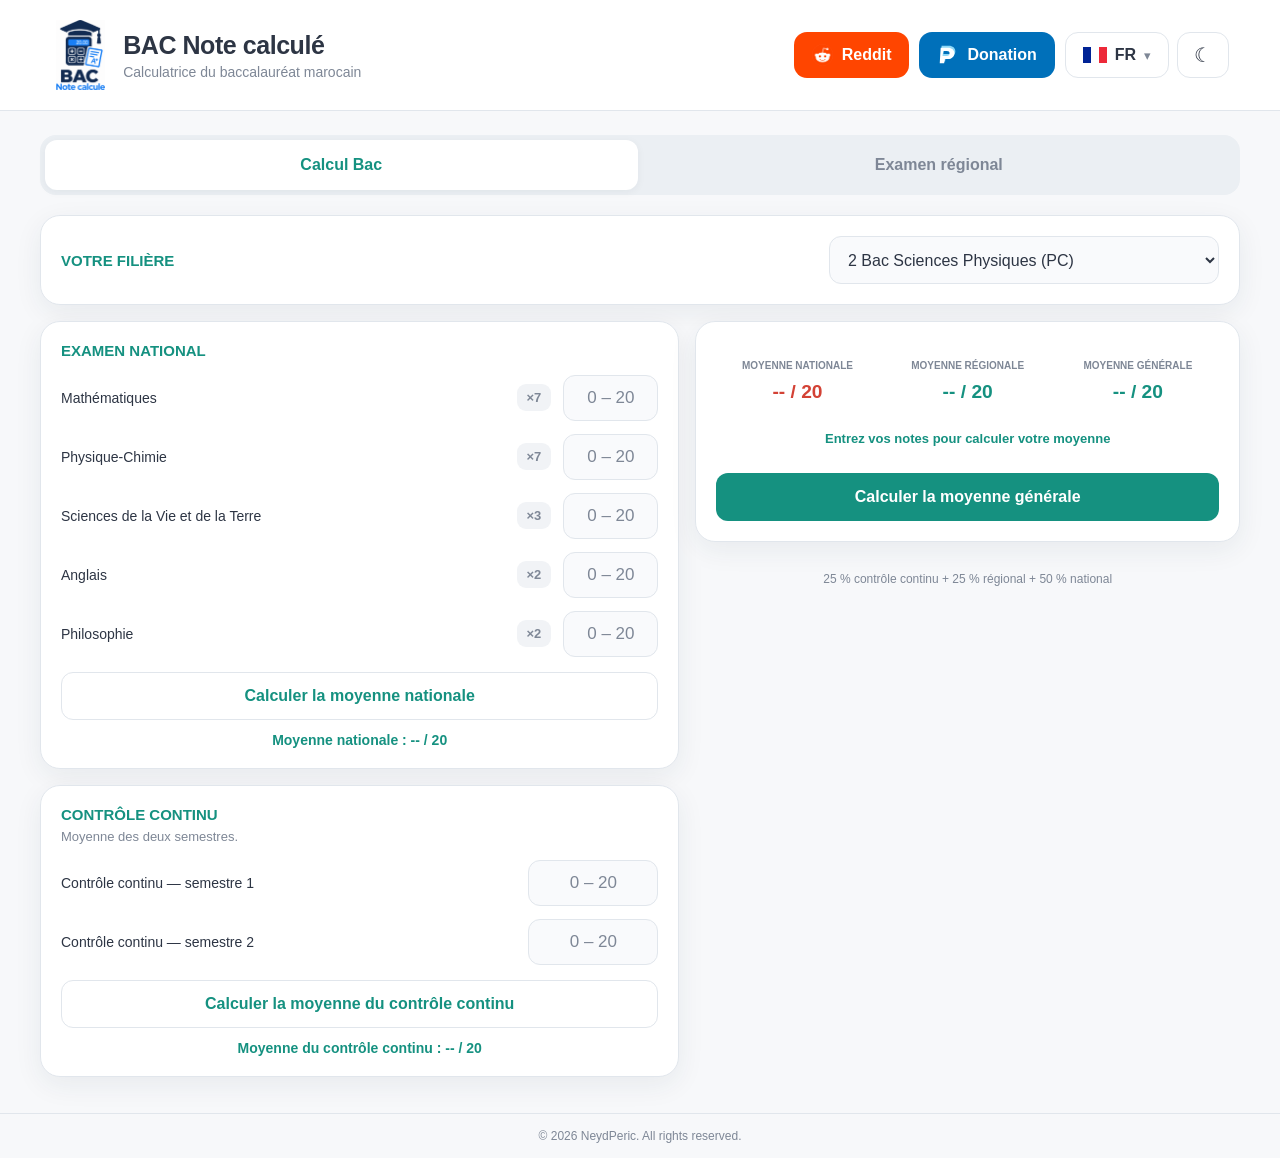
==== website/index.html @ fe043e3b "Add application projects and workflows" ====
<!doctype html>
<html lang="fr">
<head>
  <meta charset="utf-8">
  <meta name="viewport" content="width=device-width, initial-scale=1">
  <meta name="theme-color" content="#f7f8fa">
  <meta name="description" content="Calculez vos moyennes du baccalauréat marocain, en français ou en arabe.">
  <title>BAC Note calculé — Calculatrice du baccalauréat marocain</title>
  <link rel="icon" type="image/png" href="assets/bac_logo.png">
  <link rel="stylesheet" href="styles.css">
  <script src="app.js" defer></script>
</head>
<body>
  <div class="app-shell">
    <header class="topbar">
      <a class="brand" href="./" aria-label="BAC Note calculé — accueil">
        <img class="brand-logo" src="assets/bac_logo.png" alt="">
        <span class="brand-copy">
          <span class="brand-title" data-i18n="title">BAC Note calculé</span>
          <span class="brand-subtitle" data-i18n="subtitle">Calculatrice du baccalauréat marocain</span>
        </span>
      </a>
      <div class="brand-actions">
        <a class="social-button reddit-button" href="https://www.reddit.com/r/BAcalculeNote/" target="_blank" rel="noopener noreferrer">
          <img src="assets/reddit_icon.png" alt="">
          <span>Reddit</span>
        </a>
        <a class="social-button paypal-button" href="https://www.paypal.com/paypalme/xyounes9" target="_blank" rel="noopener noreferrer">
          <svg class="paypal-mark" viewBox="0 0 24 24" aria-hidden="true">
            <path d="M5 2h8c4.2 0 7 2.6 7 6s-2.8 6.4-7 6.4H9.5L8.8 19H4L5 2Zm2.8 3.5L7 11h4.7c2 0 3.1-1 3.1-2.8s-1.1-2.7-3-2.7H7.8Z" fill="#8ed8f7"/>
            <path d="M5 2h8c4.2 0 7 2.6 7 6s-2.8 6.4-7 6.4H9.5L8.8 19H4L5 2Zm2.8 3.5L7 11h4.7c2 0 3.1-1 3.1-2.8s-1.1-2.7-3-2.7H7.8Z" fill="#fff" transform="translate(-1 2)"/>
          </svg>
          <span data-i18n="donation">Donation</span>
        </a>
        <div class="header-controls">
          <div class="language-wrap">
            <button class="language-button" id="language-button" type="button" aria-haspopup="true" aria-expanded="false">
              <span class="flag" id="current-flag" aria-hidden="true"></span>
              <span id="current-language">FR</span>
              <span class="chevron" aria-hidden="true">▾</span>
            </button>
            <div class="language-menu" id="language-menu" role="menu" hidden>
              <button type="button" role="menuitemradio" data-language="fr" aria-checked="true">
                <span class="flag" data-flag="fr" aria-hidden="true"></span><span>Français</span>
              </button>
              <button type="button" role="menuitemradio" data-language="ar" aria-checked="false">
                <span class="flag" data-flag="ar" aria-hidden="true"></span><span lang="ar">العربية</span>
              </button>
            </div>
          </div>
          <button class="theme-button" id="theme-button" type="button" aria-label="Passer au thème sombre">
            <span id="theme-icon" aria-hidden="true">☾</span>
          </button>
        </div>
      </div>
    </header>

    <main class="main-content">
      <nav class="page-tabs" aria-label="Calculatrice">
        <button class="page-tab is-active" id="national-tab" type="button" aria-selected="true" data-i18n="nationalTab">Calcul Bac</button>
        <button class="page-tab" id="regional-tab" type="button" aria-selected="false" data-i18n="regionalTab">Examen régional</button>
      </nav>

      <section class="calculator-page" id="national-page" aria-labelledby="national-tab">
        <section class="card track-card">
          <label class="section-title" for="track-select" data-i18n="track">VOTRE FILIÈRE</label>
          <select id="track-select"></select>
        </section>

        <div class="national-layout">
          <div class="entry-column">
            <section class="card">
              <h1 class="section-title" data-i18n="nationalExam">EXAMEN NATIONAL</h1>
              <div class="grade-list" id="national-grades"></div>
              <button class="secondary-button full-width" id="calculate-national" type="button" data-i18n="calculateNational">Calculer la moyenne nationale</button>
              <p class="inline-average" id="national-average" aria-live="polite">Moyenne nationale : -- / 20</p>
            </section>

            <section class="card">
              <h2 class="section-title" data-i18n="continuous">CONTRÔLE CONTINU</h2>
              <p class="card-hint" data-i18n="continuousHint">Moyenne des deux semestres.</p>
              <div class="grade-list semester-list">
                <label class="grade-row">
                  <span data-i18n="semesterOne">Contrôle continu — semestre 1</span>
                  <input class="grade-input" id="semester-one" type="text" inputmode="decimal" autocomplete="off" placeholder="0 – 20" aria-label="Contrôle continu — semestre 1">
                </label>
                <label class="grade-row">
                  <span data-i18n="semesterTwo">Contrôle continu — semestre 2</span>
                  <input class="grade-input" id="semester-two" type="text" inputmode="decimal" autocomplete="off" placeholder="0 – 20" aria-label="Contrôle continu — semestre 2">
                </label>
              </div>
              <button class="secondary-button full-width" id="calculate-continuous" type="button" data-i18n="calculateContinuous">Calculer la moyenne du contrôle continu</button>
              <p class="inline-average" id="continuous-average" aria-live="polite">Moyenne du contrôle continu : -- / 20</p>
            </section>
          </div>

          <aside class="result-column">
            <section class="card result-card" id="result-card">
              <div class="score-grid">
                <div class="score-item">
                  <span class="score-label" data-i18n="nationalScore">MOYENNE NATIONALE</span>
                  <strong id="national-score">-- / 20</strong>
                </div>
                <div class="score-item">
                  <span class="score-label" data-i18n="regionalScore">MOYENNE RÉGIONALE</span>
                  <strong id="regional-score">-- / 20</strong>
                </div>
                <div class="score-item">
                  <span class="score-label" data-i18n="generalScore">MOYENNE GÉNÉRALE</span>
                  <strong id="general-score">-- / 20</strong>
                </div>
              </div>
              <p class="result-status" id="result-status" aria-live="polite" data-i18n="resultPrompt">Entrez vos notes pour calculer votre moyenne</p>
              <button class="primary-button full-width" id="calculate-general" type="button" data-i18n="calculateGeneral">Calculer la moyenne générale</button>
            </section>
            <p class="formula-note" data-i18n="formula">25 % contrôle continu + 25 % régional + 50 % national</p>
          </aside>
        </div>
      </section>

      <section class="calculator-page" id="regional-page" aria-labelledby="regional-tab" hidden>
        <section class="card regional-card">
          <h1 class="section-title" data-i18n="regionalExam">EXAMEN RÉGIONAL — CALCUL PAR MATIÈRE</h1>
          <p class="card-hint" data-i18n="regionalHint">Saisissez vos notes sur 20.</p>
          <div class="grade-list" id="regional-grades"></div>
          <button class="secondary-button full-width" id="calculate-regional" type="button" data-i18n="calculateRegional">Calculer la moyenne régionale</button>
          <p class="inline-average" id="regional-average" aria-live="polite">Moyenne régionale : -- / 20</p>
          <p class="formula-note" data-i18n="regionalWeights">Coefficients régionaux : Arabe 2 · Français 4 · Éducation islamique 2 · Histoire-Géographie 2</p>
        </section>
      </section>
    </main>

    <footer class="site-footer">
      <span data-i18n="footer">© 2026 NeydPeric. All rights reserved.</span>
    </footer>
  </div>

  <dialog class="result-dialog" id="result-dialog" aria-labelledby="dialog-title">
    <button class="dialog-close" id="dialog-close" type="button" aria-label="Fermer">×</button>
    <p class="dialog-eyebrow" id="dialog-title" data-i18n="dialogTitle">Votre moyenne générale</p>
    <div class="score-ring" id="score-ring">
      <div class="ring-content">
        <strong id="dialog-score">0.00</strong>
        <span>/ 20</span>
      </div>
    </div>
    <span class="grade-mention" id="grade-mention">—</span>
    <h2 class="dialog-feedback" id="dialog-feedback"></h2>
    <p class="dialog-encouragement" id="dialog-encouragement"></p>
  </dialog>
  <div class="toast" id="toast" role="alert" aria-live="assertive" hidden></div>
</body>
</html>
---- website/styles.css ----
:root {
  color-scheme: light;
  font-family: "Segoe UI", Roboto, "Noto Sans Arabic", Arial, sans-serif;
  font-synthesis: none;
  text-rendering: optimizeLegibility;
  --page: #f7f8fa;
  --surface: #fff;
  --input: #f9fafc;
  --text: #2d3544;
  --muted: #7e8796;
  --teal: #159180;
  --teal-strong: #107c70;
  --border: #e1e6ec;
  --chip: #f1f3f6;
  --tab: #ebeff3;
  --green-soft: #e8f7f4;
  --blue-soft: #eef8ff;
  --coral: #d34235;
  --coral-soft: #fff4f1;
  --reddit: #ff4500;
  --paypal: #0070ba;
  --shadow: 0 8px 28px rgb(29 51 71 / 7%);
}

:root[data-theme="dark"] {
  color-scheme: dark;
  --page: #111820;
  --surface: #1b2631;
  --input: #17212b;
  --text: #e8eef4;
  --muted: #a0afbe;
  --teal: #35c9af;
  --teal-strong: #41d6bb;
  --border: #34424f;
  --chip: #24313e;
  --tab: #1f2b37;
  --green-soft: #193a35;
  --blue-soft: #1d3443;
  --coral: #ff8076;
  --coral-soft: #412b2a;
  --shadow: 0 10px 34px rgb(0 0 0 / 16%);
}

* { box-sizing: border-box; }

body {
  min-width: 320px;
  margin: 0;
  background: var(--page);
  color: var(--text);
  transition: background-color 180ms ease, color 180ms ease;
}

button, input, select { font: inherit; }
button, select { color: inherit; }
button { cursor: pointer; }
[hidden] { display: none !important; }

.app-shell { min-height: 100vh; display: flex; flex-direction: column; }

.topbar {
  display: flex;
  align-items: center;
  justify-content: space-between;
  gap: 24px;
  padding: 20px clamp(20px, 4vw, 64px);
  border-bottom: 1px solid var(--border);
  background: var(--surface);
}

.brand {
  display: flex;
  align-items: center;
  gap: 14px;
  min-width: 0;
  color: inherit;
  text-decoration: none;
}

.brand-logo { width: 58px; height: 70px; object-fit: contain; }
.brand-copy { display: grid; gap: 4px; }
.brand-title { font-size: clamp(19px, 2vw, 25px); font-weight: 750; letter-spacing: -.45px; }
.brand-subtitle { color: var(--muted); font-size: 14px; }

.brand-actions, .header-controls { display: flex; align-items: center; gap: 10px; }
.brand-actions { flex-wrap: wrap; justify-content: flex-end; }

.social-button, .language-button, .theme-button {
  min-height: 46px;
  display: inline-flex;
  align-items: center;
  justify-content: center;
  gap: 8px;
  border: 1px solid var(--border);
  border-radius: 13px;
  font-weight: 700;
  text-decoration: none;
  transition: transform 130ms ease, filter 130ms ease, background-color 180ms ease;
}

.social-button:hover, .language-button:hover, .theme-button:hover { filter: brightness(1.04); transform: translateY(-1px); }
.social-button { padding: 0 17px; color: white; }
.reddit-button { border-color: transparent; background: var(--reddit); }
.reddit-button img { width: 22px; height: 22px; object-fit: contain; }
.paypal-button { border-color: transparent; background: var(--paypal); }
.paypal-mark { width: 22px; height: 22px; }
.header-controls { gap: 8px; }

.language-wrap { position: relative; }
.language-button, .theme-button {
  min-width: 52px;
  padding: 0 12px;
  background: var(--surface);
  color: var(--text);
}
.flag { width: 24px; height: 16px; display: inline-flex; flex: 0 0 auto; }
.flag svg { width: 100%; height: 100%; display: block; }
.language-button { min-width: 104px; }
.chevron { color: var(--muted); font-size: 13px; }
.theme-button { width: 48px; font-size: 20px; }

.language-menu {
  position: absolute;
  z-index: 5;
  top: calc(100% + 7px);
  right: 0;
  width: 178px;
  padding: 5px;
  border: 1px solid var(--border);
  border-radius: 12px;
  background: var(--surface);
  box-shadow: var(--shadow);
}

.language-menu button {
  width: 100%;
  display: flex;
  align-items: center;
  gap: 10px;
  padding: 10px;
  border: 0;
  border-radius: 8px;
  background: transparent;
  color: var(--text);
  text-align: start;
}
.language-menu button:hover, .language-menu button[aria-checked="true"] { background: var(--green-soft); }

.main-content { width: min(1280px, 100%); margin: 0 auto; padding: 24px clamp(16px, 4vw, 40px) 36px; flex: 1; }

.page-tabs {
  display: grid;
  grid-template-columns: repeat(2, 1fr);
  gap: 5px;
  margin-bottom: 20px;
  padding: 5px;
  border-radius: 16px;
  background: var(--tab);
}
.page-tab {
  min-width: 0;
  min-height: 50px;
  padding-inline: 6px;
  border: 0;
  border-radius: 12px;
  background: transparent;
  color: var(--muted);
  font-weight: 750;
  transition: background-color 160ms ease, color 160ms ease, box-shadow 160ms ease;
}
.page-tab.is-active { background: var(--surface); color: var(--teal); box-shadow: 0 2px 8px rgb(28 47 63 / 5%); }

.calculator-page { animation: page-in 180ms ease both; }
.track-card {
  display: grid;
  grid-template-columns: 1fr minmax(260px, 390px);
  align-items: center;
  gap: 20px;
  margin-bottom: 16px;
}

.card {
  padding: 20px;
  border: 1px solid var(--border);
  border-radius: 20px;
  background: var(--surface);
  box-shadow: var(--shadow);
}
.section-title { display: block; margin: 0; color: var(--teal); font-size: 15px; font-weight: 800; }
.card-hint { margin: 6px 0 13px; color: var(--muted); font-size: 13px; }

select {
  width: 100%;
  min-height: 48px;
  padding: 0 14px;
  border: 1px solid var(--border);
  border-radius: 12px;
  outline-color: var(--teal);
  background: var(--input);
  color: var(--text);
}
option { background: var(--surface); color: var(--text); }

.national-layout { display: grid; grid-template-columns: minmax(0, 1.08fr) minmax(320px, .92fr); align-items: start; gap: 16px; }
.entry-column, .result-column { display: grid; gap: 16px; }
.grade-list { display: grid; gap: 10px; margin: 14px 0; }
.grade-row {
  min-height: 49px;
  display: grid;
  grid-template-columns: minmax(0, 1fr) minmax(95px, 130px);
  align-items: center;
  gap: 12px;
  color: var(--text);
  font-size: 14px;
}
.grade-coefficient {
  justify-self: end;
  padding: 6px 10px;
  border-radius: 9px;
  background: var(--chip);
  color: var(--muted);
  font-size: 13px;
  font-weight: 700;
}
.grade-row.has-coefficient { grid-template-columns: minmax(0, 1fr) 42px 95px; }
.grade-row.has-coefficient .grade-input { grid-column: 3; grid-row: 1; }
.grade-row.has-coefficient .grade-coefficient { grid-column: 2; grid-row: 1; }
.grade-input {
  width: 100%;
  min-width: 0;
  height: 46px;
  padding: 0 10px;
  border: 1px solid var(--border);
  border-radius: 12px;
  outline: none;
  background: var(--input);
  color: var(--text);
  text-align: center;
  font-size: 17px;
  transition: border-color 140ms ease, box-shadow 140ms ease;
}
.grade-input::placeholder { color: var(--muted); opacity: 1; }
.grade-input:focus { border-color: var(--teal); box-shadow: 0 0 0 3px color-mix(in srgb, var(--teal) 18%, transparent); }
.grade-input[aria-invalid="true"] { border-color: var(--coral); }

.secondary-button, .primary-button {
  min-height: 48px;
  padding: 10px 16px;
  border: 1px solid var(--border);
  border-radius: 12px;
  font-weight: 750;
  transition: transform 120ms ease, filter 120ms ease, background-color 180ms ease;
}
.secondary-button { background: var(--surface); color: var(--teal); }
.primary-button { border-color: transparent; background: var(--teal); color: white; }
.secondary-button:hover, .primary-button:hover { filter: brightness(1.04); transform: translateY(-1px); }
.full-width { width: 100%; }
.inline-average { margin: 12px 0 0; color: var(--teal); font-size: 14px; font-weight: 750; text-align: center; }
.result-card { position: sticky; top: 18px; }
.score-grid { display: grid; grid-template-columns: repeat(3, minmax(0, 1fr)); gap: 8px; }
.score-item { min-width: 0; display: grid; justify-items: center; gap: 9px; text-align: center; }
.score-label { min-height: 30px; display: flex; align-items: end; color: var(--muted); font-size: 10px; font-weight: 800; line-height: 1.35; }
.score-item strong { color: var(--teal); font-size: clamp(14px, 1.5vw, 20px); font-variant-numeric: tabular-nums; }
.score-item:first-child strong { color: var(--coral); }
.result-status { min-height: 40px; display: grid; place-items: center; margin: 15px 0; padding: 10px; border-radius: 12px; background: var(--green-soft); color: var(--teal); font-size: 13px; font-weight: 750; text-align: center; }
.formula-note { margin: 12px 4px 0; color: var(--muted); font-size: 12px; text-align: center; line-height: 1.6; }
.regional-card { max-width: 790px; margin: 0 auto; }
.site-footer { padding: 15px 24px; border-top: 1px solid var(--border); color: var(--muted); font-size: 12px; text-align: center; }

.result-dialog {
  width: min(430px, calc(100% - 32px));
  position: fixed;
  inset: 0;
  overflow: visible;
  padding: 28px 24px 26px;
  border: 1px solid var(--border);
  border-radius: 24px;
  background: var(--surface);
  color: var(--text);
  box-shadow: 0 24px 90px rgb(0 0 0 / 30%);
  text-align: center;
}
.result-dialog::backdrop { background: rgb(9 18 27 / 54%); backdrop-filter: blur(3px); }
.result-dialog[open] { animation: dialog-in 340ms cubic-bezier(.2, .8, .2, 1) both; }
.dialog-close { position: absolute; top: 12px; right: 14px; width: 34px; height: 34px; border: 0; border-radius: 50%; background: var(--chip); color: var(--muted); font-size: 23px; line-height: 1; }
.dialog-eyebrow { margin: 0 0 20px; color: var(--muted); font-weight: 700; }
.score-ring {
  --progress: 0deg;
  width: 178px;
  aspect-ratio: 1;
  display: grid;
  place-items: center;
  margin: 0 auto 17px;
  border-radius: 50%;
  background: conic-gradient(from -90deg, var(--ring-color, var(--teal)) var(--progress), var(--chip) var(--progress));
  transition: background 80ms linear;
}
.ring-content { width: 148px; aspect-ratio: 1; display: grid; place-content: center; gap: 2px; border-radius: 50%; background: var(--surface); }
.ring-content strong { font-size: 39px; font-variant-numeric: tabular-nums; }
.ring-content span { color: var(--muted); font-size: 13px; }
.grade-mention { display: inline-flex; min-height: 30px; align-items: center; padding: 4px 15px; border-radius: 20px; background: var(--teal); color: white; font-size: 13px; font-weight: 800; }
.result-dialog.is-fail .grade-mention { background: var(--coral); }
.dialog-feedback { margin: 14px 0 5px; font-size: 24px; }
.dialog-encouragement { margin: 0; color: var(--muted); font-size: 14px; line-height: 1.5; }
.toast { position: fixed; z-index: 10; right: 20px; bottom: 20px; max-width: min(420px, calc(100% - 40px)); padding: 13px 17px; border: 1px solid var(--border); border-radius: 13px; background: var(--surface); color: var(--text); box-shadow: var(--shadow); animation: page-in 160ms ease both; }

[dir="rtl"] .brand { direction: ltr; }
[dir="rtl"] .brand-copy { direction: rtl; text-align: right; }
[dir="rtl"] .brand-actions, [dir="rtl"] .header-controls { direction: ltr; }
[dir="rtl"] .language-menu { right: auto; left: 0; }
[dir="rtl"] .grade-row, [dir="rtl"] .track-card { direction: rtl; }
[dir="rtl"] .grade-row.has-coefficient .grade-coefficient { grid-column: 2; }
[dir="rtl"] .grade-row.has-coefficient .grade-input { grid-column: 3; }
[dir="rtl"] .dialog-close { right: auto; left: 14px; }

@keyframes page-in { from { opacity: 0; transform: translateY(5px); } to { opacity: 1; transform: translateY(0); } }
@keyframes dialog-in { from { opacity: 0; transform: scale(.84) translateY(12px); } to { opacity: 1; transform: scale(1) translateY(0); } }

@media (max-width: 820px) {
  .topbar { align-items: flex-start; flex-direction: column; gap: 14px; padding: 14px 18px; }
  .brand { width: 100%; }
  .brand-logo { width: 48px; height: 58px; }
  .brand-actions { width: 100%; justify-content: space-between; }
  .social-button { min-height: 42px; padding-inline: 13px; }
  .header-controls { margin-inline-start: auto; }
  .main-content { padding-top: 16px; }
  .track-card { grid-template-columns: 1fr; gap: 10px; }
  .national-layout { grid-template-columns: 1fr; }
  .result-card { position: static; }
}

@media (max-width: 480px) {
  .topbar { padding-inline: 14px; }
  .brand-title { font-size: 19px; }
  .brand-subtitle { max-width: 220px; font-size: 12px; }
  .brand-actions { gap: 7px; flex-wrap: wrap; }
  .brand-actions .header-controls { flex: 0 0 auto; }
  .social-button { gap: 6px; padding-inline: 9px; font-size: 12px; white-space: nowrap; }
  .reddit-button img, .paypal-mark { width: 19px; height: 19px; }
  .language-button { min-width: 89px; padding-inline: 9px; }
  .language-button .flag { width: 21px; }
  .theme-button { width: 43px; min-width: 43px; }
  .main-content { padding-inline: 12px; }
  .page-tab { min-height: 46px; font-size: 13px; }
  .main-content, .national-layout, .entry-column, .result-column, .card { min-width: 0; }
  .card { padding: 16px; border-radius: 17px; }
  .grade-row { grid-template-columns: minmax(0, 1fr) 88px; gap: 8px; font-size: 12px; }
  .grade-row.has-coefficient { grid-template-columns: minmax(0, 1fr) 35px 82px; }
  .grade-coefficient { padding: 5px 7px; font-size: 12px; }
  .grade-input { height: 44px; font-size: 16px; }
  .score-grid { gap: 2px; }
  .score-label { font-size: 9px; }
  .score-item strong { font-size: 14px; }
  .site-footer { padding: 13px; }
}

@media (max-width: 360px) {
  .brand-actions .header-controls { flex-basis: 100%; justify-content: flex-end; }
  .grade-row.has-coefficient { grid-template-columns: minmax(0, 1fr) 31px 76px; }
  .score-label { font-size: 8px; }
}

@media (prefers-reduced-motion: reduce) {
  *, *::before, *::after { scroll-behavior: auto !important; animation-duration: .01ms !important; animation-iteration-count: 1 !important; transition-duration: .01ms !important; }
}
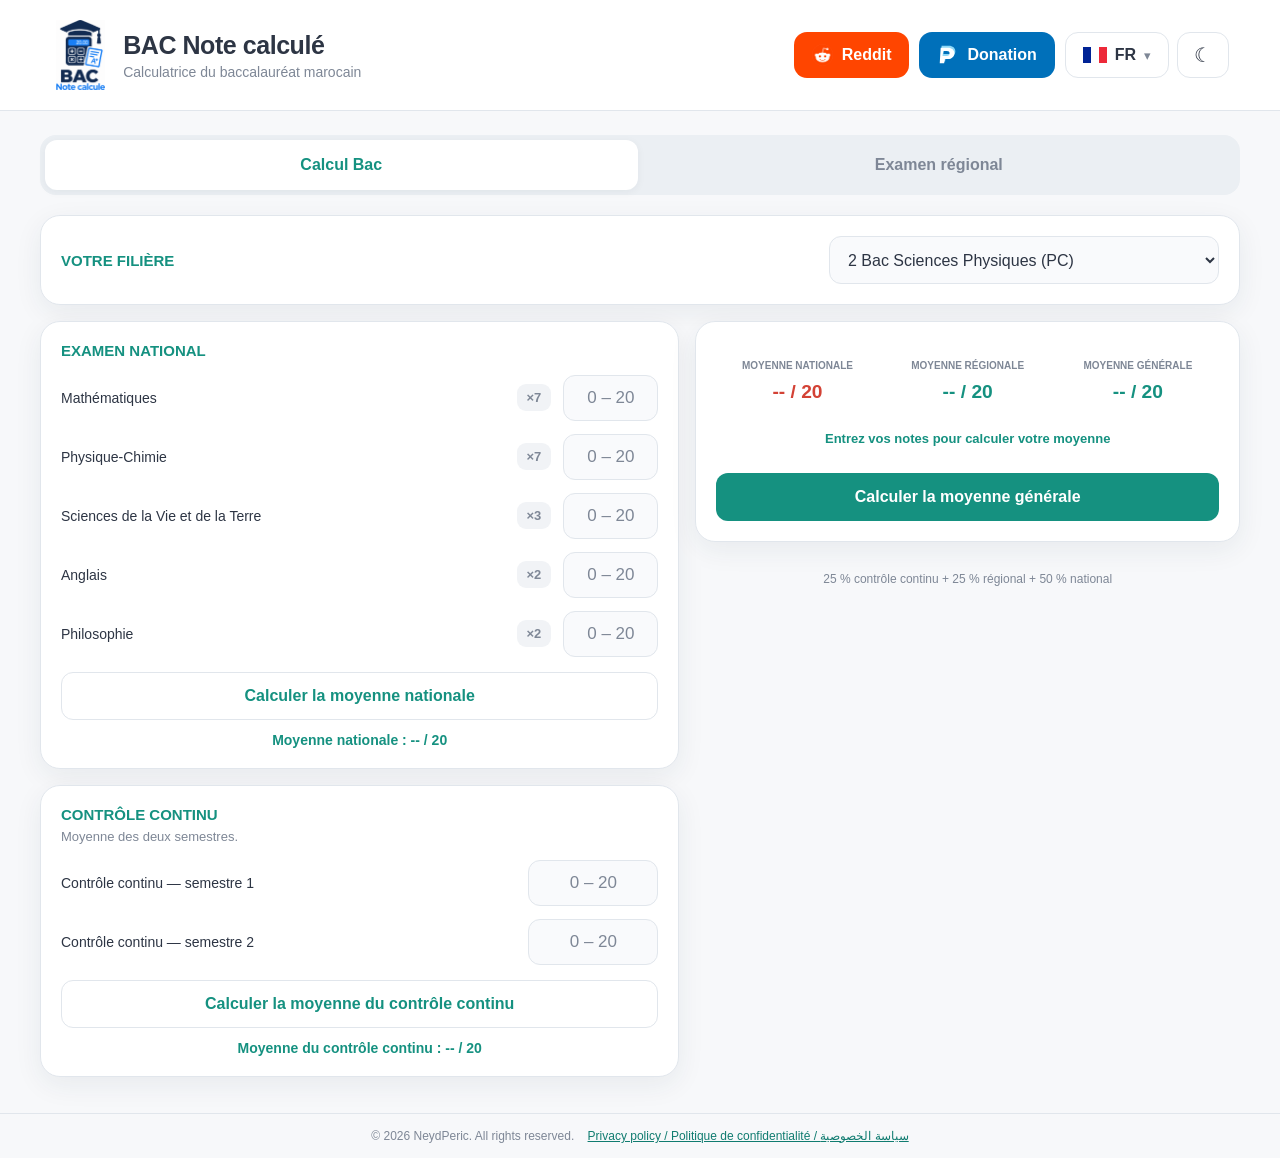
==== commit 1d5cf201: "Add multilingual privacy policy page" ====
--- a/website/index.html
+++ b/website/index.html
@@ -132,6 +132,7 @@
 
     <footer class="site-footer">
       <span data-i18n="footer">© 2026 NeydPeric. All rights reserved.</span>
+      <a href="privacy-policy.html">Privacy policy / Politique de confidentialité / سياسة الخصوصية</a>
     </footer>
   </div>
 
--- a/website/styles.css
+++ b/website/styles.css
@@ -58,6 +58,31 @@
 
 .app-shell { min-height: 100vh; display: flex; flex-direction: column; }
 
+.privacy-content {
+  width: min(100% - 32px, 820px);
+  margin: 32px auto;
+  padding: clamp(20px, 5vw, 44px);
+  border: 1px solid var(--border);
+  border-radius: 20px;
+  background: var(--surface);
+  box-shadow: var(--shadow);
+  line-height: 1.7;
+}
+
+.privacy-content article + article {
+  margin-top: 48px;
+  padding-top: 32px;
+  border-top: 1px solid var(--border);
+}
+
+.privacy-content h1, .privacy-content h2 { line-height: 1.3; }
+.privacy-content h1 { margin-top: 0; }
+.privacy-content h2 { margin-top: 28px; font-size: 18px; }
+.privacy-content p { color: var(--text); }
+.privacy-content a { color: var(--teal-strong); }
+.privacy-languages { display: flex; flex-wrap: wrap; gap: 16px; margin-bottom: 28px; }
+.privacy-languages a { font-weight: 700; }
+
 .topbar {
   display: flex;
   align-items: center;
@@ -266,6 +291,7 @@
 .formula-note { margin: 12px 4px 0; color: var(--muted); font-size: 12px; text-align: center; line-height: 1.6; }
 .regional-card { max-width: 790px; margin: 0 auto; }
 .site-footer { padding: 15px 24px; border-top: 1px solid var(--border); color: var(--muted); font-size: 12px; text-align: center; }
+.site-footer a { display: inline-block; margin-inline-start: 10px; color: var(--teal-strong); }
 
 .result-dialog {
   width: min(430px, calc(100% - 32px));
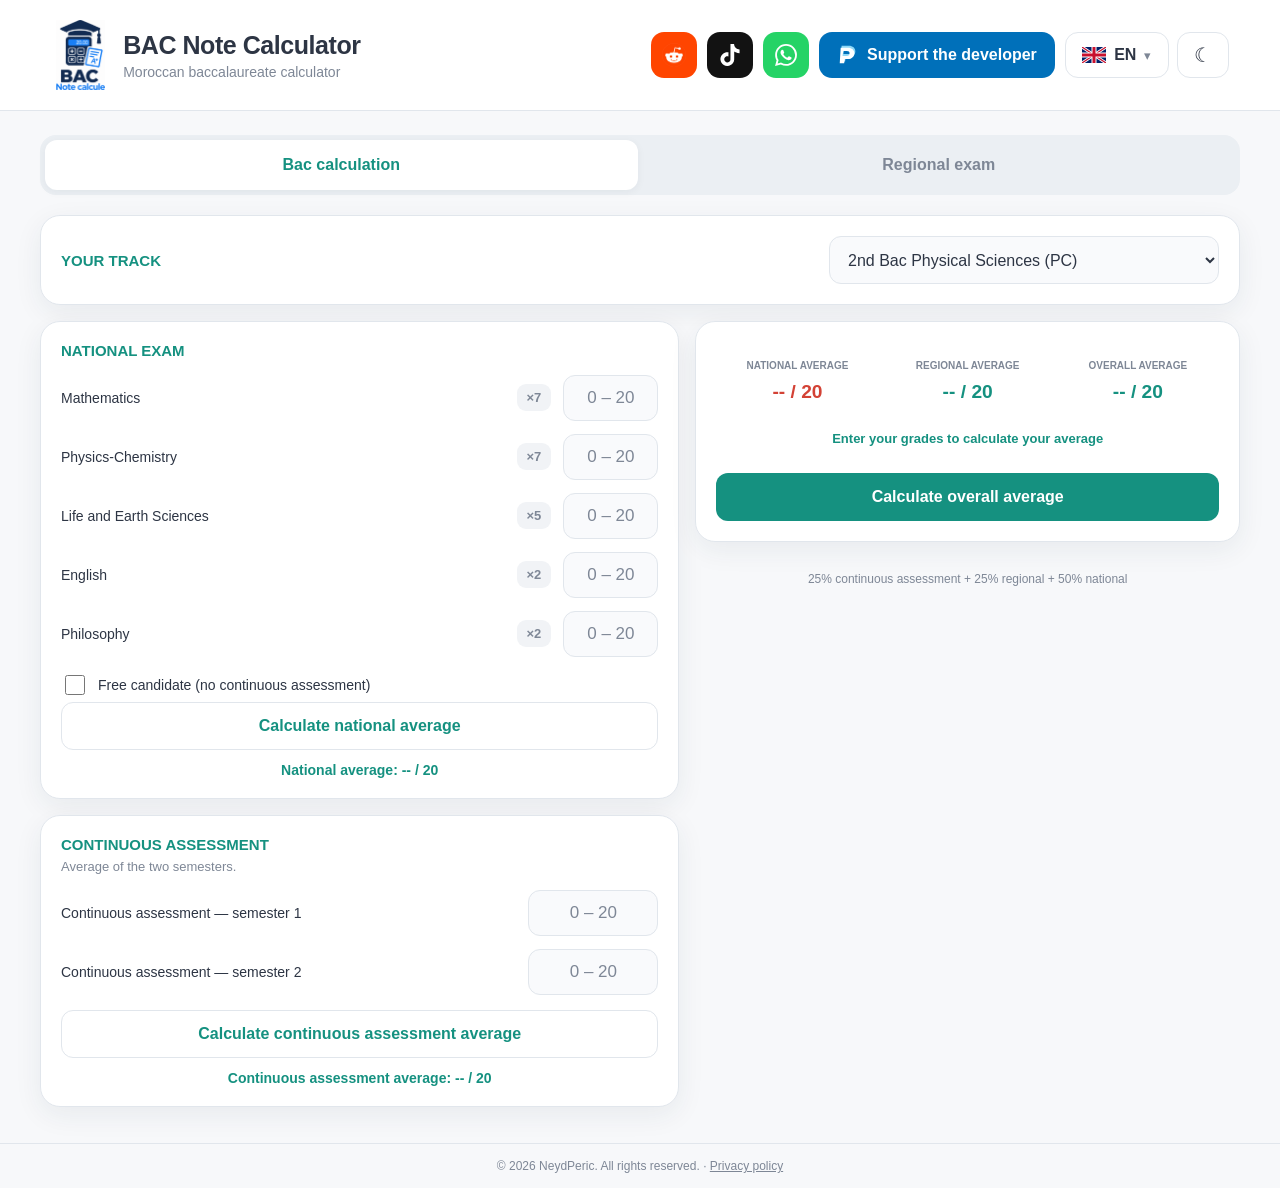
==== commit cc67fe55: "Website: English, 7 tracks, free candidate, social icons, AdSense, privacy" ====
--- a/website/index.html
+++ b/website/index.html
@@ -8,6 +8,8 @@
   <title>BAC Note calculé — Calculatrice du baccalauréat marocain</title>
   <link rel="icon" type="image/png" href="assets/bac_logo.png">
   <link rel="stylesheet" href="styles.css">
+  <meta name="google-adsense-account" content="ca-pub-5676271357714506">
+  <script src="ads.js" defer></script>
   <script src="app.js" defer></script>
 </head>
 <body>
@@ -21,16 +23,21 @@
         </span>
       </a>
       <div class="brand-actions">
-        <a class="social-button reddit-button" href="https://www.reddit.com/r/BAcalculeNote/" target="_blank" rel="noopener noreferrer">
+        <a class="icon-link reddit-button" href="https://www.reddit.com/r/BAcalculeNote/" target="_blank" rel="noopener noreferrer" aria-label="Reddit" title="Reddit">
           <img src="assets/reddit_icon.png" alt="">
-          <span>Reddit</span>
+        </a>
+        <a class="icon-link tiktok-button" href="https://www.tiktok.com/@bac.note.calcul" target="_blank" rel="noopener noreferrer" aria-label="TikTok" title="TikTok">
+          <svg viewBox="0 0 24 24" aria-hidden="true"><path fill="#fff" d="M12.525,0.02c1.31,-0.02 2.61,-0.01 3.91,-0.02 0.08,1.53 0.63,3.09 1.75,4.17 1.12,1.11 2.7,1.62 4.24,1.79v4.03c-1.44,-0.05 -2.89,-0.35 -4.2,-0.97 -0.57,-0.26 -1.1,-0.59 -1.62,-0.93 -0.01,2.92 0.01,5.84 -0.02,8.75 -0.08,1.4 -0.54,2.79 -1.35,3.94 -1.31,1.92 -3.58,3.17 -5.91,3.21 -1.43,0.08 -2.86,-0.31 -4.08,-1.03 -2.02,-1.19 -3.44,-3.37 -3.65,-5.71 -0.02,-0.5 -0.03,-1 -0.01,-1.49 0.18,-1.9 1.12,-3.72 2.58,-4.96 1.66,-1.44 3.98,-2.13 6.15,-1.72 0.02,1.48 -0.04,2.96 -0.04,4.44 -0.99,-0.32 -2.15,-0.23 -3.02,0.37 -0.63,0.41 -1.11,1.04 -1.36,1.75 -0.21,0.51 -0.15,1.07 -0.14,1.61 0.24,1.64 1.82,3.02 3.5,2.87 1.12,-0.01 2.19,-0.66 2.77,-1.61 0.19,-0.33 0.4,-0.67 0.41,-1.06 0.1,-1.79 0.06,-3.57 0.07,-5.36 0.01,-4.03 -0.01,-8.05 0.02,-12.07z"/></svg>
+        </a>
+        <a class="icon-link whatsapp-button" href="https://whatsapp.com/channel/0029Vb8nP7l2UPB9x9zobD3y" target="_blank" rel="noopener noreferrer" aria-label="WhatsApp" title="WhatsApp">
+          <svg viewBox="0 0 24 24" aria-hidden="true"><path fill="#fff" d="M17.472,14.382c-0.297,-0.149 -1.758,-0.867 -2.03,-0.967 -0.273,-0.099 -0.471,-0.148 -0.67,0.15 -0.197,0.297 -0.767,0.966 -0.94,1.164 -0.173,0.199 -0.347,0.223 -0.644,0.075 -0.297,-0.15 -1.255,-0.463 -2.39,-1.475 -0.883,-0.788 -1.48,-1.761 -1.653,-2.059 -0.173,-0.297 -0.018,-0.458 0.13,-0.606 0.134,-0.133 0.298,-0.347 0.446,-0.52 0.149,-0.174 0.198,-0.298 0.298,-0.497 0.099,-0.198 0.05,-0.371 -0.025,-0.52 -0.075,-0.149 -0.669,-1.612 -0.916,-2.207 -0.242,-0.579 -0.487,-0.5 -0.669,-0.51 -0.173,-0.008 -0.371,-0.01 -0.57,-0.01 -0.198,0 -0.52,0.074 -0.792,0.372 -0.272,0.297 -1.04,1.016 -1.04,2.479 0,1.462 1.065,2.875 1.213,3.074 0.149,0.198 2.096,3.2 5.077,4.487 0.709,0.306 1.262,0.489 1.694,0.625 0.712,0.227 1.36,0.195 1.871,0.118 0.571,-0.085 1.758,-0.719 2.006,-1.413 0.248,-0.694 0.248,-1.289 0.173,-1.413 -0.074,-0.124 -0.272,-0.198 -0.57,-0.347m-5.421,7.403h-0.004a9.87,9.87 0 0 1 -5.031,-1.378l-0.361,-0.214 -3.741,0.982 0.998,-3.648 -0.235,-0.374a9.86,9.86 0 0 1 -1.51,-5.26c0.001,-5.45 4.436,-9.884 9.888,-9.884 2.64,0 5.122,1.03 6.988,2.898a9.825,9.825 0 0 1 2.893,6.994c-0.003,5.45 -4.437,9.884 -9.885,9.884m8.413,-18.297A11.815,11.815 0 0 0 12.05,0C5.495,0 0.16,5.335 0.157,11.892c0,2.096 0.547,4.142 1.588,5.945L0.057,24l6.305,-1.654a11.882,11.882 0 0 0 5.683,1.448h0.005c6.554,0 11.89,-5.335 11.893,-11.893a11.821,11.821 0 0 0 -3.48,-8.413z"/></svg>
         </a>
         <a class="social-button paypal-button" href="https://www.paypal.com/paypalme/xyounes9" target="_blank" rel="noopener noreferrer">
           <svg class="paypal-mark" viewBox="0 0 24 24" aria-hidden="true">
             <path d="M5 2h8c4.2 0 7 2.6 7 6s-2.8 6.4-7 6.4H9.5L8.8 19H4L5 2Zm2.8 3.5L7 11h4.7c2 0 3.1-1 3.1-2.8s-1.1-2.7-3-2.7H7.8Z" fill="#8ed8f7"/>
             <path d="M5 2h8c4.2 0 7 2.6 7 6s-2.8 6.4-7 6.4H9.5L8.8 19H4L5 2Zm2.8 3.5L7 11h4.7c2 0 3.1-1 3.1-2.8s-1.1-2.7-3-2.7H7.8Z" fill="#fff" transform="translate(-1 2)"/>
           </svg>
-          <span data-i18n="donation">Donation</span>
+          <span data-i18n="donation">Support the developer</span>
         </a>
         <div class="header-controls">
           <div class="language-wrap">
@@ -42,6 +49,9 @@
             <div class="language-menu" id="language-menu" role="menu" hidden>
               <button type="button" role="menuitemradio" data-language="fr" aria-checked="true">
                 <span class="flag" data-flag="fr" aria-hidden="true"></span><span>Français</span>
+              </button>
+              <button type="button" role="menuitemradio" data-language="en" aria-checked="false">
+                <span class="flag" data-flag="en" aria-hidden="true"></span><span>English</span>
               </button>
               <button type="button" role="menuitemradio" data-language="ar" aria-checked="false">
                 <span class="flag" data-flag="ar" aria-hidden="true"></span><span lang="ar">العربية</span>
@@ -72,11 +82,15 @@
             <section class="card">
               <h1 class="section-title" data-i18n="nationalExam">EXAMEN NATIONAL</h1>
               <div class="grade-list" id="national-grades"></div>
+              <label class="switch-row">
+                <input type="checkbox" id="free-candidate">
+                <span data-i18n="freeCandidate">Candidat libre (sans contrôle continu)</span>
+              </label>
               <button class="secondary-button full-width" id="calculate-national" type="button" data-i18n="calculateNational">Calculer la moyenne nationale</button>
               <p class="inline-average" id="national-average" aria-live="polite">Moyenne nationale : -- / 20</p>
             </section>
 
-            <section class="card">
+            <section class="card" id="continuous-card">
               <h2 class="section-title" data-i18n="continuous">CONTRÔLE CONTINU</h2>
               <p class="card-hint" data-i18n="continuousHint">Moyenne des deux semestres.</p>
               <div class="grade-list semester-list">
@@ -121,18 +135,20 @@
       <section class="calculator-page" id="regional-page" aria-labelledby="regional-tab" hidden>
         <section class="card regional-card">
           <h1 class="section-title" data-i18n="regionalExam">EXAMEN RÉGIONAL — CALCUL PAR MATIÈRE</h1>
+          <p class="track-chip" id="regional-track"></p>
           <p class="card-hint" data-i18n="regionalHint">Saisissez vos notes sur 20.</p>
           <div class="grade-list" id="regional-grades"></div>
           <button class="secondary-button full-width" id="calculate-regional" type="button" data-i18n="calculateRegional">Calculer la moyenne régionale</button>
           <p class="inline-average" id="regional-average" aria-live="polite">Moyenne régionale : -- / 20</p>
-          <p class="formula-note" data-i18n="regionalWeights">Coefficients régionaux : Arabe 2 · Français 4 · Éducation islamique 2 · Histoire-Géographie 2</p>
+          <p class="formula-note" id="regional-weights"></p>
         </section>
       </section>
     </main>
 
     <footer class="site-footer">
       <span data-i18n="footer">© 2026 NeydPeric. All rights reserved.</span>
-      <a href="privacy-policy.html">Privacy policy / Politique de confidentialité / سياسة الخصوصية</a>
+      <span aria-hidden="true"> · </span>
+      <a class="footer-link" href="privacy-policy.html" data-i18n="privacy">Politique de confidentialité</a>
     </footer>
   </div>
 
--- a/website/styles.css
+++ b/website/styles.css
@@ -58,31 +58,6 @@
 
 .app-shell { min-height: 100vh; display: flex; flex-direction: column; }
 
-.privacy-content {
-  width: min(100% - 32px, 820px);
-  margin: 32px auto;
-  padding: clamp(20px, 5vw, 44px);
-  border: 1px solid var(--border);
-  border-radius: 20px;
-  background: var(--surface);
-  box-shadow: var(--shadow);
-  line-height: 1.7;
-}
-
-.privacy-content article + article {
-  margin-top: 48px;
-  padding-top: 32px;
-  border-top: 1px solid var(--border);
-}
-
-.privacy-content h1, .privacy-content h2 { line-height: 1.3; }
-.privacy-content h1 { margin-top: 0; }
-.privacy-content h2 { margin-top: 28px; font-size: 18px; }
-.privacy-content p { color: var(--text); }
-.privacy-content a { color: var(--teal-strong); }
-.privacy-languages { display: flex; flex-wrap: wrap; gap: 16px; margin-bottom: 28px; }
-.privacy-languages a { font-weight: 700; }
-
 .topbar {
   display: flex;
   align-items: center;
@@ -291,7 +266,6 @@
 .formula-note { margin: 12px 4px 0; color: var(--muted); font-size: 12px; text-align: center; line-height: 1.6; }
 .regional-card { max-width: 790px; margin: 0 auto; }
 .site-footer { padding: 15px 24px; border-top: 1px solid var(--border); color: var(--muted); font-size: 12px; text-align: center; }
-.site-footer a { display: inline-block; margin-inline-start: 10px; color: var(--teal-strong); }
 
 .result-dialog {
   width: min(430px, calc(100% - 32px));
@@ -389,3 +363,17 @@
 @media (prefers-reduced-motion: reduce) {
   *, *::before, *::after { scroll-behavior: auto !important; animation-duration: .01ms !important; animation-iteration-count: 1 !important; transition-duration: .01ms !important; }
 }
+
+.switch-row { display: flex; align-items: center; gap: 10px; margin: 14px 0 4px; font-size: 14px; cursor: pointer; }
+.switch-row input { width: 20px; height: 20px; accent-color: var(--teal); flex: none; }
+.track-chip { display: inline-block; margin: 0 0 8px; padding: 6px 10px; border-radius: 8px; background: var(--chip); color: var(--muted); font-size: 12px; }
+
+.icon-link { width: 46px; min-height: 46px; display: inline-flex; align-items: center; justify-content: center; border-radius: 13px; text-decoration: none; transition: transform 130ms ease, filter 130ms ease; }
+.icon-link:hover { filter: brightness(1.12); transform: translateY(-1px); }
+.icon-link svg { width: 22px; height: 22px; }
+.tiktok-button { background: #121212; }
+.whatsapp-button { background: #25d366; }
+.footer-link { color: inherit; text-decoration: underline; }
+@media (max-width: 520px) { .icon-link { width: 42px; min-height: 42px; } }
+
+.icon-link.reddit-button img { width: 24px; height: 24px; object-fit: contain; }
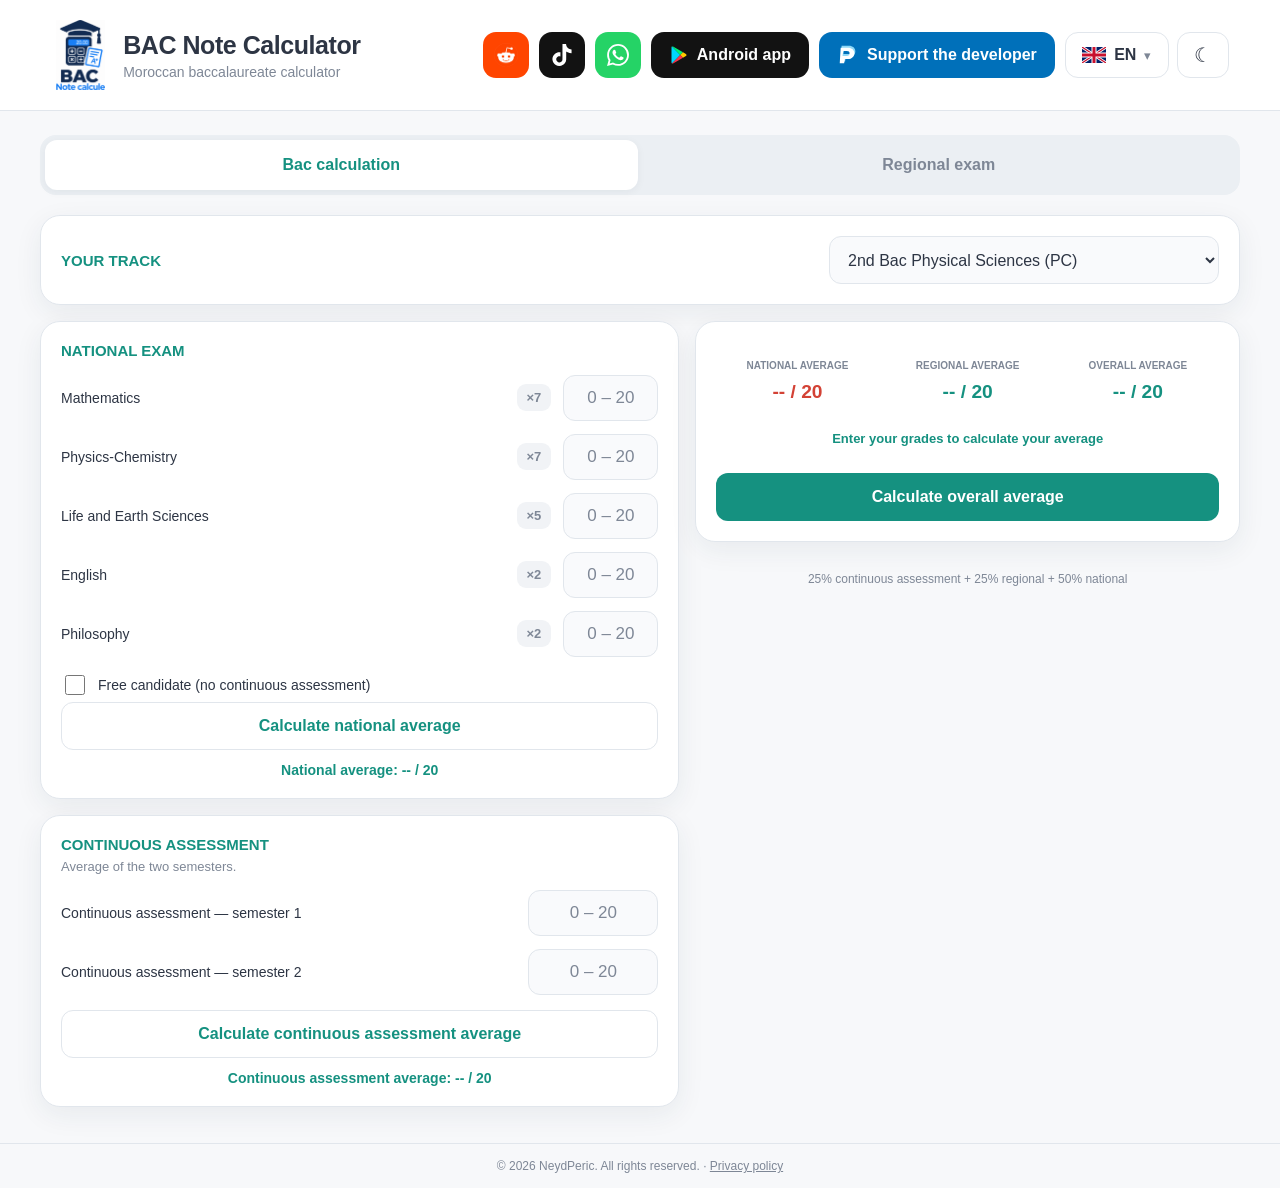
==== commit e6eb3802: "Website: Android app button linking to Google Play Co-Authored-By: Claude Opus 5.5 <noreply@anthropi" ====
--- a/website/index.html
+++ b/website/index.html
@@ -4,7 +4,15 @@
   <meta charset="utf-8">
   <meta name="viewport" content="width=device-width, initial-scale=1">
   <meta name="theme-color" content="#f7f8fa">
-  <meta name="description" content="Calculez vos moyennes du baccalauréat marocain, en français ou en arabe.">
+  <meta name="description" content="Calculatrice gratuite du baccalauréat marocain : calculez votre moyenne nationale, régionale et générale. Free Moroccan baccalaureate grade calculator. حاسبة معدل البكالوريا المغربية.">
+  <link rel="canonical" href="https://bac-note-calcule.netlify.app/">
+  <meta property="og:type" content="website">
+  <meta property="og:site_name" content="BAC Note calculé">
+  <meta property="og:title" content="BAC Note calculé — Calculatrice du baccalauréat marocain">
+  <meta property="og:description" content="Calculatrice gratuite du baccalauréat marocain : calculez votre moyenne nationale, régionale et générale. Free Moroccan baccalaureate grade calculator. حاسبة معدل البكالوريا المغربية.">
+  <meta property="og:url" content="https://bac-note-calcule.netlify.app/">
+  <meta property="og:image" content="https://bac-note-calcule.netlify.app/assets/bac_logo.png">
+  <meta name="twitter:card" content="summary">
   <title>BAC Note calculé — Calculatrice du baccalauréat marocain</title>
   <link rel="icon" type="image/png" href="assets/bac_logo.png">
   <link rel="stylesheet" href="styles.css">
@@ -31,6 +39,15 @@
         </a>
         <a class="icon-link whatsapp-button" href="https://whatsapp.com/channel/0029Vb8nP7l2UPB9x9zobD3y" target="_blank" rel="noopener noreferrer" aria-label="WhatsApp" title="WhatsApp">
           <svg viewBox="0 0 24 24" aria-hidden="true"><path fill="#fff" d="M17.472,14.382c-0.297,-0.149 -1.758,-0.867 -2.03,-0.967 -0.273,-0.099 -0.471,-0.148 -0.67,0.15 -0.197,0.297 -0.767,0.966 -0.94,1.164 -0.173,0.199 -0.347,0.223 -0.644,0.075 -0.297,-0.15 -1.255,-0.463 -2.39,-1.475 -0.883,-0.788 -1.48,-1.761 -1.653,-2.059 -0.173,-0.297 -0.018,-0.458 0.13,-0.606 0.134,-0.133 0.298,-0.347 0.446,-0.52 0.149,-0.174 0.198,-0.298 0.298,-0.497 0.099,-0.198 0.05,-0.371 -0.025,-0.52 -0.075,-0.149 -0.669,-1.612 -0.916,-2.207 -0.242,-0.579 -0.487,-0.5 -0.669,-0.51 -0.173,-0.008 -0.371,-0.01 -0.57,-0.01 -0.198,0 -0.52,0.074 -0.792,0.372 -0.272,0.297 -1.04,1.016 -1.04,2.479 0,1.462 1.065,2.875 1.213,3.074 0.149,0.198 2.096,3.2 5.077,4.487 0.709,0.306 1.262,0.489 1.694,0.625 0.712,0.227 1.36,0.195 1.871,0.118 0.571,-0.085 1.758,-0.719 2.006,-1.413 0.248,-0.694 0.248,-1.289 0.173,-1.413 -0.074,-0.124 -0.272,-0.198 -0.57,-0.347m-5.421,7.403h-0.004a9.87,9.87 0 0 1 -5.031,-1.378l-0.361,-0.214 -3.741,0.982 0.998,-3.648 -0.235,-0.374a9.86,9.86 0 0 1 -1.51,-5.26c0.001,-5.45 4.436,-9.884 9.888,-9.884 2.64,0 5.122,1.03 6.988,2.898a9.825,9.825 0 0 1 2.893,6.994c-0.003,5.45 -4.437,9.884 -9.885,9.884m8.413,-18.297A11.815,11.815 0 0 0 12.05,0C5.495,0 0.16,5.335 0.157,11.892c0,2.096 0.547,4.142 1.588,5.945L0.057,24l6.305,-1.654a11.882,11.882 0 0 0 5.683,1.448h0.005c6.554,0 11.89,-5.335 11.893,-11.893a11.821,11.821 0 0 0 -3.48,-8.413z"/></svg>
+        </a>
+        <a class="social-button play-button" href="https://play.google.com/store/apps/details?id=com.bacnotecalc" target="_blank" rel="noopener noreferrer">
+          <svg class="play-mark" viewBox="0 0 24 24" aria-hidden="true">
+            <path d="M3.6 1.8 13.5 12l-9.9 10.2c-.4-.2-.6-.6-.6-1.1V2.9c0-.5.2-.9.6-1.1Z" fill="#00d7fe"/>
+            <path d="M16.8 8.7 13.5 12 3.6 1.8c.3-.2.8-.2 1.2 0l12 6.9Z" fill="#00f076"/>
+            <path d="M20.3 10.7c.9.5.9 2.1 0 2.6l-3.5 2-3.3-3.3 3.3-3.3 3.5 2Z" fill="#ffc900"/>
+            <path d="m16.8 15.3-12 6.9c-.4.2-.9.2-1.2 0L13.5 12l3.3 3.3Z" fill="#f8364c"/>
+          </svg>
+          <span data-i18n="androidApp">Application Android</span>
         </a>
         <a class="social-button paypal-button" href="https://www.paypal.com/paypalme/xyounes9" target="_blank" rel="noopener noreferrer">
           <svg class="paypal-mark" viewBox="0 0 24 24" aria-hidden="true">
--- a/website/styles.css
+++ b/website/styles.css
@@ -104,6 +104,8 @@
 .reddit-button img { width: 22px; height: 22px; object-fit: contain; }
 .paypal-button { border-color: transparent; background: var(--paypal); }
 .paypal-mark { width: 22px; height: 22px; }
+.play-button { border-color: transparent; background: #121212; }
+.play-mark { width: 20px; height: 20px; }
 .header-controls { gap: 8px; }
 
 .language-wrap { position: relative; }
@@ -336,7 +338,7 @@
   .brand-actions { gap: 7px; flex-wrap: wrap; }
   .brand-actions .header-controls { flex: 0 0 auto; }
   .social-button { gap: 6px; padding-inline: 9px; font-size: 12px; white-space: nowrap; }
-  .reddit-button img, .paypal-mark { width: 19px; height: 19px; }
+  .reddit-button img, .paypal-mark, .play-mark { width: 19px; height: 19px; }
   .language-button { min-width: 89px; padding-inline: 9px; }
   .language-button .flag { width: 21px; }
   .theme-button { width: 43px; min-width: 43px; }
